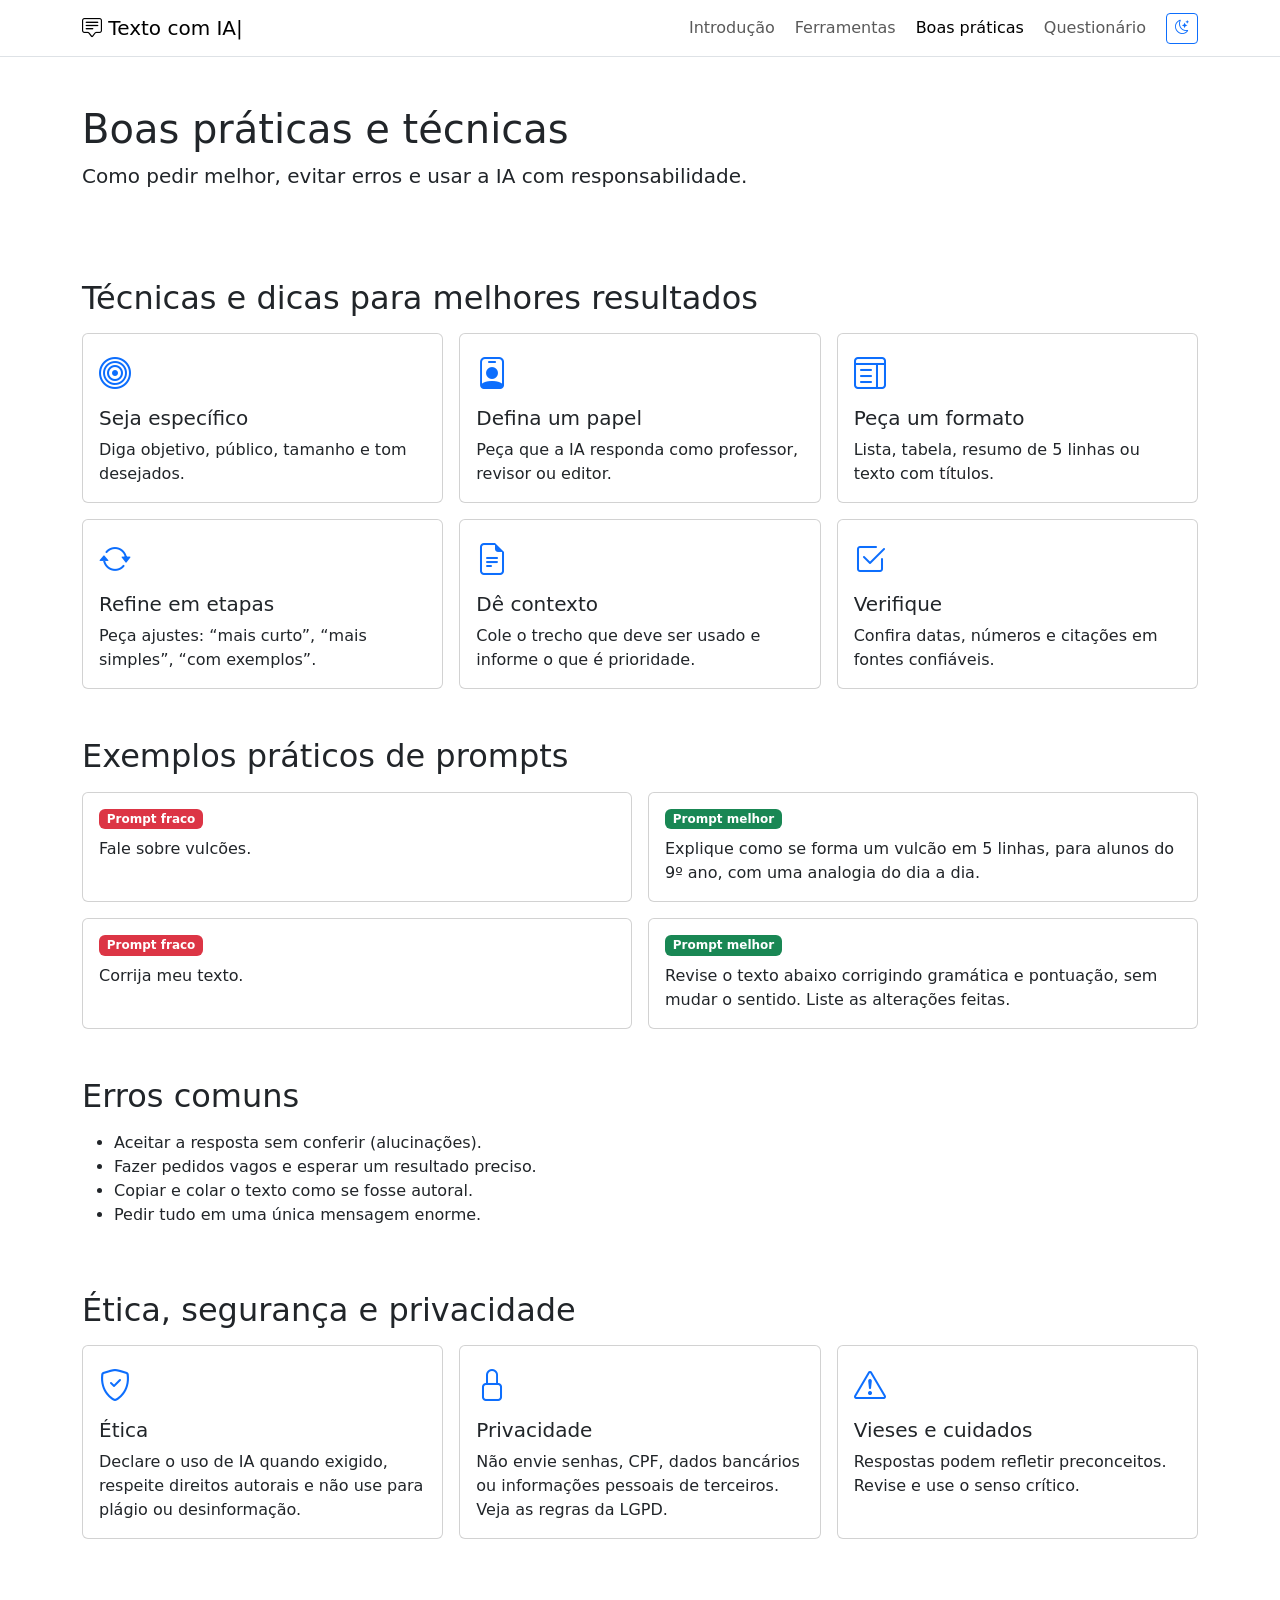
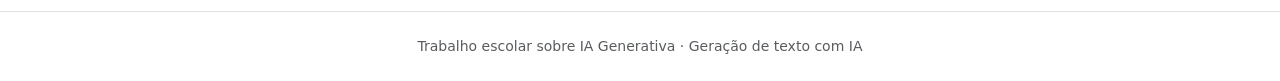
==== boas-praticas.html @ 51f729b6 "Add files via upload" ====
<!DOCTYPE html>
<html lang="pt-BR" data-bs-theme="light">
<head>
<meta charset="UTF-8"><meta name="viewport" content="width=device-width, initial-scale=1">
<title>Boas práticas | Texto com IA</title>
<script>try{document.documentElement.dataset.bsTheme=localStorage.getItem("tema")||"light"}catch(e){}</script>
<link href="https://cdn.jsdelivr.net/npm/bootstrap@5.3.3/dist/css/bootstrap.min.css" rel="stylesheet">
<link href="https://cdn.jsdelivr.net/npm/bootstrap-icons@1.11.3/font/bootstrap-icons.min.css" rel="stylesheet">
<link href="https://fonts.googleapis.com/css2?family=Bricolage+Grotesque:wght@600;800&family=Source+Sans+3:wght@400;600&display=swap" rel="stylesheet">
<link href="css/style.css" rel="stylesheet">
</head>
<body>
<nav class="navbar navbar-expand-lg sticky-top bg-body border-bottom">
<div class="container"><a class="navbar-brand brand" href="index.html"><i class="bi bi-chat-square-text"></i> Texto com IA<span class="cursor">|</span></a>
<button class="navbar-toggler" data-bs-toggle="collapse" data-bs-target="#menu" aria-label="Abrir menu"><span class="navbar-toggler-icon"></span></button>
<div class="collapse navbar-collapse" id="menu"><ul class="navbar-nav ms-auto align-items-lg-center gap-lg-1"><li class="nav-item"><a class="nav-link" href="index.html">Introdução</a></li><li class="nav-item"><a class="nav-link" href="ferramentas.html">Ferramentas</a></li><li class="nav-item"><a class="nav-link active" href="boas-praticas.html" aria-current="page">Boas práticas</a></li><li class="nav-item"><a class="nav-link" href="questionario.html">Questionário</a></li>
<li class="nav-item"><button id="tema" class="btn btn-outline-primary btn-sm ms-lg-2" aria-label="Alternar tema claro/escuro"><i class="bi bi-moon-stars"></i></button></li></ul></div></div></nav>
<main><header class="container py-5"><h1>Boas práticas e técnicas</h1><p class="lead">Como pedir melhor, evitar erros e usar a IA com responsabilidade.</p></header>
<section class="container py-4"><h2 class="mb-3">Técnicas e dicas para melhores resultados</h2><div class="row g-3"><div class="col-md-6 col-lg-4"><div class="card h-100 p-3"><i class="bi bi-bullseye fs-2 text-primary"></i><h3 class="h5 mt-2">Seja específico</h3><p class="mb-0">Diga objetivo, público, tamanho e tom desejados.</p></div></div><div class="col-md-6 col-lg-4"><div class="card h-100 p-3"><i class="bi bi-person-badge fs-2 text-primary"></i><h3 class="h5 mt-2">Defina um papel</h3><p class="mb-0">Peça que a IA responda como professor, revisor ou editor.</p></div></div><div class="col-md-6 col-lg-4"><div class="card h-100 p-3"><i class="bi bi-layout-text-window fs-2 text-primary"></i><h3 class="h5 mt-2">Peça um formato</h3><p class="mb-0">Lista, tabela, resumo de 5 linhas ou texto com títulos.</p></div></div><div class="col-md-6 col-lg-4"><div class="card h-100 p-3"><i class="bi bi-arrow-repeat fs-2 text-primary"></i><h3 class="h5 mt-2">Refine em etapas</h3><p class="mb-0">Peça ajustes: “mais curto”, “mais simples”, “com exemplos”.</p></div></div><div class="col-md-6 col-lg-4"><div class="card h-100 p-3"><i class="bi bi-file-earmark-text fs-2 text-primary"></i><h3 class="h5 mt-2">Dê contexto</h3><p class="mb-0">Cole o trecho que deve ser usado e informe o que é prioridade.</p></div></div><div class="col-md-6 col-lg-4"><div class="card h-100 p-3"><i class="bi bi-check2-square fs-2 text-primary"></i><h3 class="h5 mt-2">Verifique</h3><p class="mb-0">Confira datas, números e citações em fontes confiáveis.</p></div></div></div></section>
<section class="container py-4"><h2 class="mb-3">Exemplos práticos de prompts</h2><div class="row g-3"><div class="col-md-6"><div class="card h-100 p-3"><span class="badge text-bg-danger align-self-start mb-2">Prompt fraco</span><p class="mb-0 prompt">Fale sobre vulcões.</p></div></div><div class="col-md-6"><div class="card h-100 p-3"><span class="badge text-bg-success align-self-start mb-2">Prompt melhor</span><p class="mb-0 prompt">Explique como se forma um vulcão em 5 linhas, para alunos do 9º ano, com uma analogia do dia a dia.</p></div></div><div class="col-md-6"><div class="card h-100 p-3"><span class="badge text-bg-danger align-self-start mb-2">Prompt fraco</span><p class="mb-0 prompt">Corrija meu texto.</p></div></div><div class="col-md-6"><div class="card h-100 p-3"><span class="badge text-bg-success align-self-start mb-2">Prompt melhor</span><p class="mb-0 prompt">Revise o texto abaixo corrigindo gramática e pontuação, sem mudar o sentido. Liste as alterações feitas.</p></div></div></div></section>
<section class="container py-4"><h2 class="mb-3">Erros comuns</h2><ul><li>Aceitar a resposta sem conferir (alucinações).</li><li>Fazer pedidos vagos e esperar um resultado preciso.</li><li>Copiar e colar o texto como se fosse autoral.</li><li>Pedir tudo em uma única mensagem enorme.</li></ul></section>
<section class="container py-4"><h2 class="mb-3">Ética, segurança e privacidade</h2><div class="row g-3"><div class="col-md-6 col-lg-4"><div class="card h-100 p-3"><i class="bi bi-shield-check fs-2 text-primary"></i><h3 class="h5 mt-2">Ética</h3><p class="mb-0">Declare o uso de IA quando exigido, respeite direitos autorais e não use para plágio ou desinformação.</p></div></div><div class="col-md-6 col-lg-4"><div class="card h-100 p-3"><i class="bi bi-lock fs-2 text-primary"></i><h3 class="h5 mt-2">Privacidade</h3><p class="mb-0">Não envie senhas, CPF, dados bancários ou informações pessoais de terceiros. Veja as regras da LGPD.</p></div></div><div class="col-md-6 col-lg-4"><div class="card h-100 p-3"><i class="bi bi-exclamation-triangle fs-2 text-primary"></i><h3 class="h5 mt-2">Vieses e cuidados</h3><p class="mb-0">Respostas podem refletir preconceitos. Revise e use o senso crítico.</p></div></div></div></section></main>
<footer class="border-top py-4 mt-5 text-center small text-body-secondary">Trabalho escolar sobre IA Generativa · Geração de texto com IA</footer>
<script src="https://cdn.jsdelivr.net/npm/bootstrap@5.3.3/dist/js/bootstrap.bundle.min.js"></script>
<script src="js/main.js"></script>
</body></html>
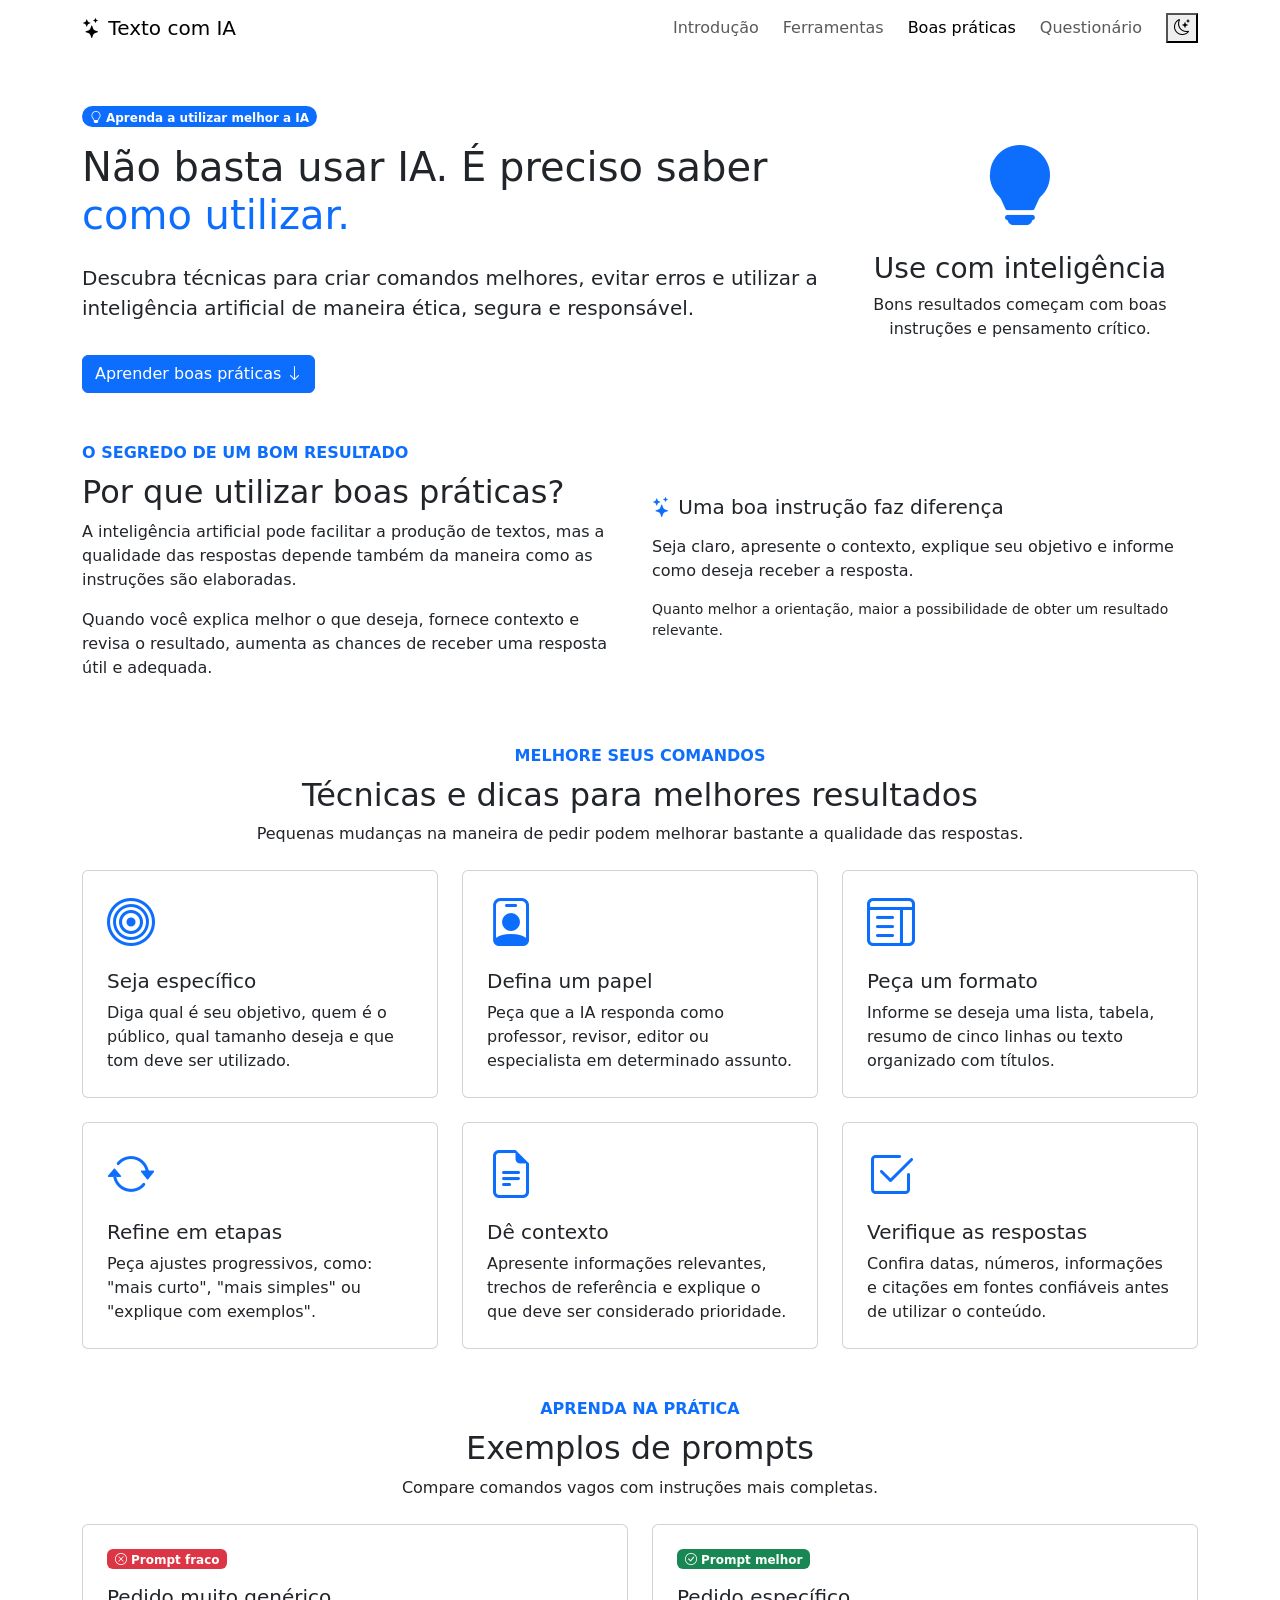
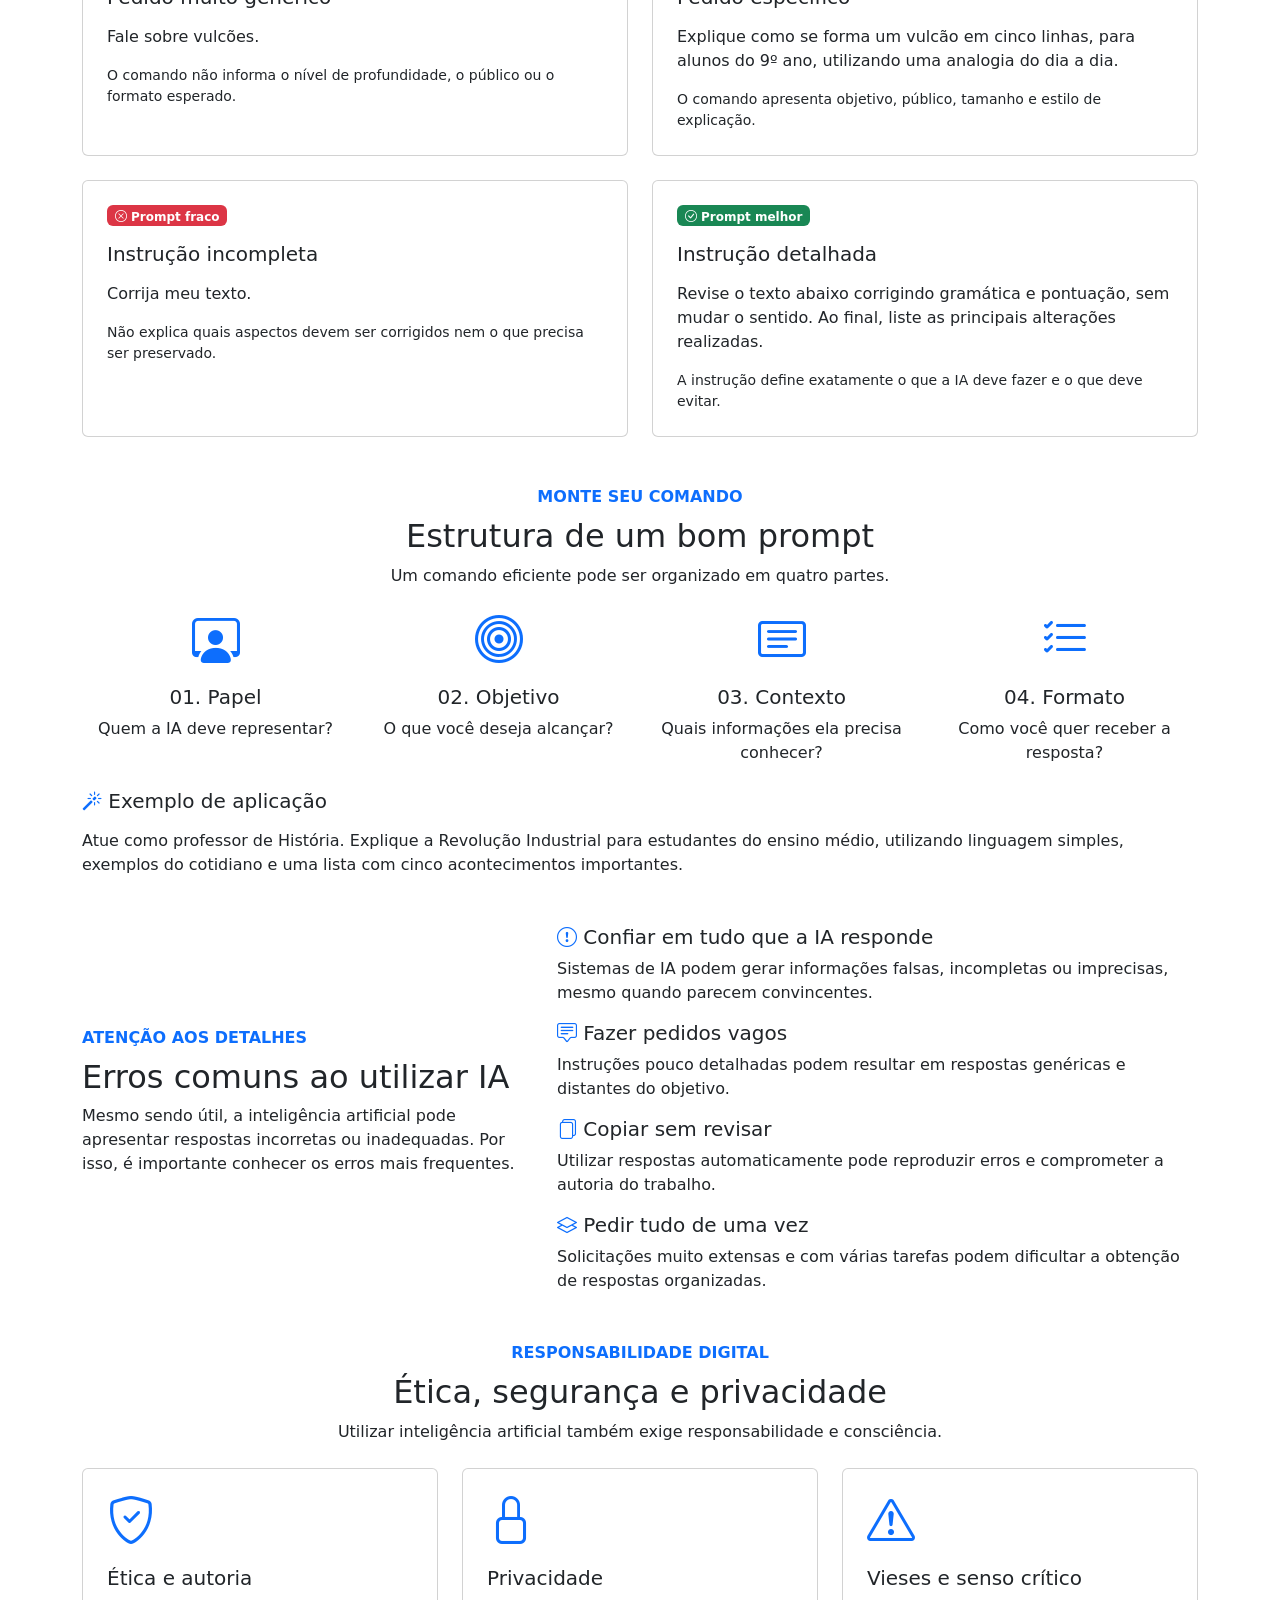
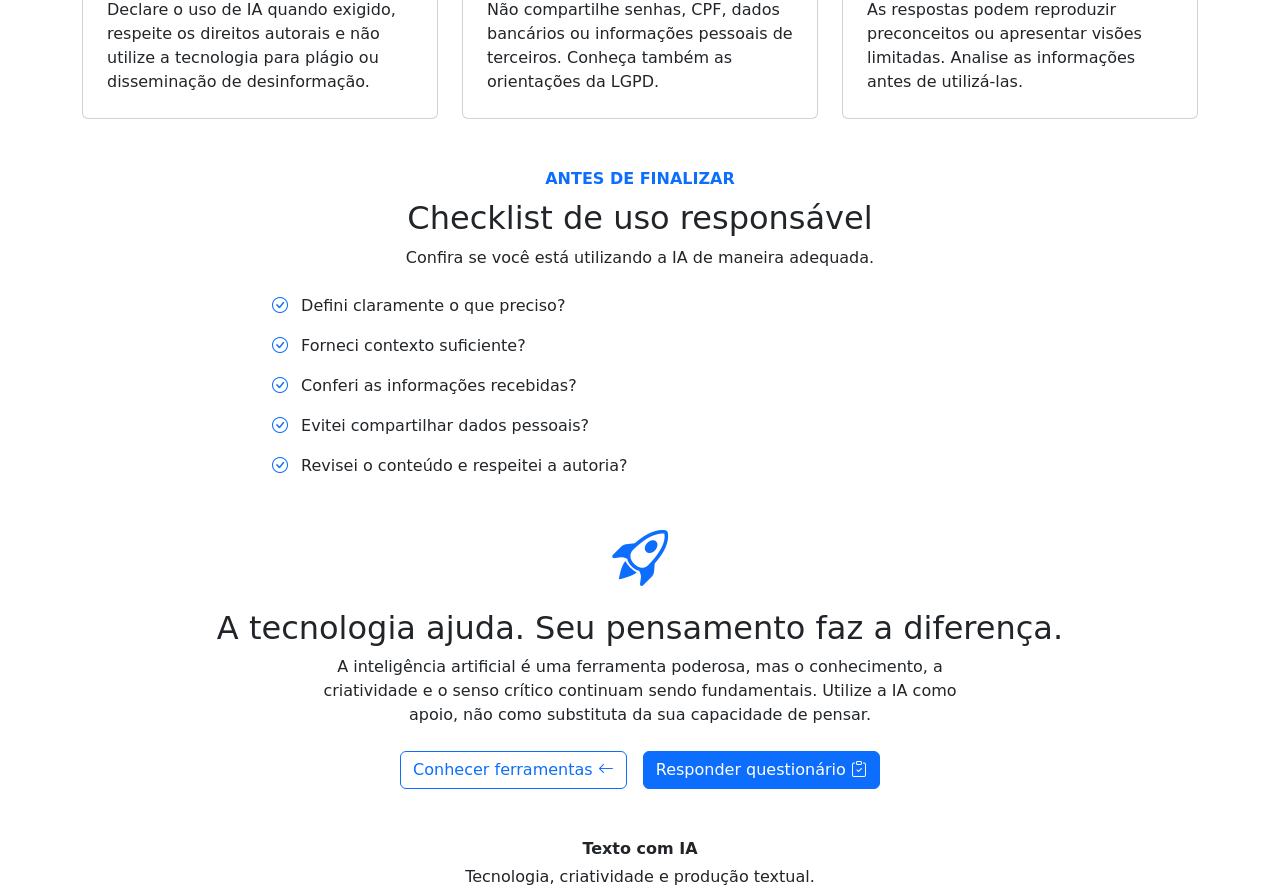
==== commit a09b5ab5: "Update boas-praticas.html" ====
--- a/boas-praticas.html
+++ b/boas-praticas.html
@@ -1,26 +1,963 @@
 <!DOCTYPE html>
 <html lang="pt-BR" data-bs-theme="light">
+
 <head>
-<meta charset="UTF-8"><meta name="viewport" content="width=device-width, initial-scale=1">
-<title>Boas práticas | Texto com IA</title>
-<script>try{document.documentElement.dataset.bsTheme=localStorage.getItem("tema")||"light"}catch(e){}</script>
-<link href="https://cdn.jsdelivr.net/npm/bootstrap@5.3.3/dist/css/bootstrap.min.css" rel="stylesheet">
-<link href="https://cdn.jsdelivr.net/npm/bootstrap-icons@1.11.3/font/bootstrap-icons.min.css" rel="stylesheet">
-<link href="https://fonts.googleapis.com/css2?family=Bricolage+Grotesque:wght@600;800&family=Source+Sans+3:wght@400;600&display=swap" rel="stylesheet">
-<link href="css/style.css" rel="stylesheet">
+    <meta charset="UTF-8">
+    <meta name="viewport" content="width=device-width, initial-scale=1">
+
+    <title>Boas práticas | Texto com IA</title>
+
+    <!-- Recuperar tema salvo -->
+    <script>
+        try {
+            document.documentElement.dataset.bsTheme =
+                localStorage.getItem("tema") || "light";
+        } catch (e) {}
+    </script>
+
+    <!-- Bootstrap -->
+    <link
+        href="https://cdn.jsdelivr.net/npm/bootstrap@5.3.3/dist/css/bootstrap.min.css"
+        rel="stylesheet"
+    >
+
+    <!-- Bootstrap Icons -->
+    <link
+        href="https://cdn.jsdelivr.net/npm/bootstrap-icons@1.11.3/font/bootstrap-icons.min.css"
+        rel="stylesheet"
+    >
+
+    <!-- Fontes -->
+    <link
+        href="https://fonts.googleapis.com/css2?family=Bricolage+Grotesque:wght@600;800&family=Source+Sans+3:wght@400;600;700&display=swap"
+        rel="stylesheet"
+    >
+
+    <!-- CSS do projeto -->
+    <link href="css/style.css" rel="stylesheet">
 </head>
+
 <body>
-<nav class="navbar navbar-expand-lg sticky-top bg-body border-bottom">
-<div class="container"><a class="navbar-brand brand" href="index.html"><i class="bi bi-chat-square-text"></i> Texto com IA<span class="cursor">|</span></a>
-<button class="navbar-toggler" data-bs-toggle="collapse" data-bs-target="#menu" aria-label="Abrir menu"><span class="navbar-toggler-icon"></span></button>
-<div class="collapse navbar-collapse" id="menu"><ul class="navbar-nav ms-auto align-items-lg-center gap-lg-1"><li class="nav-item"><a class="nav-link" href="index.html">Introdução</a></li><li class="nav-item"><a class="nav-link" href="ferramentas.html">Ferramentas</a></li><li class="nav-item"><a class="nav-link active" href="boas-praticas.html" aria-current="page">Boas práticas</a></li><li class="nav-item"><a class="nav-link" href="questionario.html">Questionário</a></li>
-<li class="nav-item"><button id="tema" class="btn btn-outline-primary btn-sm ms-lg-2" aria-label="Alternar tema claro/escuro"><i class="bi bi-moon-stars"></i></button></li></ul></div></div></nav>
-<main><header class="container py-5"><h1>Boas práticas e técnicas</h1><p class="lead">Como pedir melhor, evitar erros e usar a IA com responsabilidade.</p></header>
-<section class="container py-4"><h2 class="mb-3">Técnicas e dicas para melhores resultados</h2><div class="row g-3"><div class="col-md-6 col-lg-4"><div class="card h-100 p-3"><i class="bi bi-bullseye fs-2 text-primary"></i><h3 class="h5 mt-2">Seja específico</h3><p class="mb-0">Diga objetivo, público, tamanho e tom desejados.</p></div></div><div class="col-md-6 col-lg-4"><div class="card h-100 p-3"><i class="bi bi-person-badge fs-2 text-primary"></i><h3 class="h5 mt-2">Defina um papel</h3><p class="mb-0">Peça que a IA responda como professor, revisor ou editor.</p></div></div><div class="col-md-6 col-lg-4"><div class="card h-100 p-3"><i class="bi bi-layout-text-window fs-2 text-primary"></i><h3 class="h5 mt-2">Peça um formato</h3><p class="mb-0">Lista, tabela, resumo de 5 linhas ou texto com títulos.</p></div></div><div class="col-md-6 col-lg-4"><div class="card h-100 p-3"><i class="bi bi-arrow-repeat fs-2 text-primary"></i><h3 class="h5 mt-2">Refine em etapas</h3><p class="mb-0">Peça ajustes: “mais curto”, “mais simples”, “com exemplos”.</p></div></div><div class="col-md-6 col-lg-4"><div class="card h-100 p-3"><i class="bi bi-file-earmark-text fs-2 text-primary"></i><h3 class="h5 mt-2">Dê contexto</h3><p class="mb-0">Cole o trecho que deve ser usado e informe o que é prioridade.</p></div></div><div class="col-md-6 col-lg-4"><div class="card h-100 p-3"><i class="bi bi-check2-square fs-2 text-primary"></i><h3 class="h5 mt-2">Verifique</h3><p class="mb-0">Confira datas, números e citações em fontes confiáveis.</p></div></div></div></section>
-<section class="container py-4"><h2 class="mb-3">Exemplos práticos de prompts</h2><div class="row g-3"><div class="col-md-6"><div class="card h-100 p-3"><span class="badge text-bg-danger align-self-start mb-2">Prompt fraco</span><p class="mb-0 prompt">Fale sobre vulcões.</p></div></div><div class="col-md-6"><div class="card h-100 p-3"><span class="badge text-bg-success align-self-start mb-2">Prompt melhor</span><p class="mb-0 prompt">Explique como se forma um vulcão em 5 linhas, para alunos do 9º ano, com uma analogia do dia a dia.</p></div></div><div class="col-md-6"><div class="card h-100 p-3"><span class="badge text-bg-danger align-self-start mb-2">Prompt fraco</span><p class="mb-0 prompt">Corrija meu texto.</p></div></div><div class="col-md-6"><div class="card h-100 p-3"><span class="badge text-bg-success align-self-start mb-2">Prompt melhor</span><p class="mb-0 prompt">Revise o texto abaixo corrigindo gramática e pontuação, sem mudar o sentido. Liste as alterações feitas.</p></div></div></div></section>
-<section class="container py-4"><h2 class="mb-3">Erros comuns</h2><ul><li>Aceitar a resposta sem conferir (alucinações).</li><li>Fazer pedidos vagos e esperar um resultado preciso.</li><li>Copiar e colar o texto como se fosse autoral.</li><li>Pedir tudo em uma única mensagem enorme.</li></ul></section>
-<section class="container py-4"><h2 class="mb-3">Ética, segurança e privacidade</h2><div class="row g-3"><div class="col-md-6 col-lg-4"><div class="card h-100 p-3"><i class="bi bi-shield-check fs-2 text-primary"></i><h3 class="h5 mt-2">Ética</h3><p class="mb-0">Declare o uso de IA quando exigido, respeite direitos autorais e não use para plágio ou desinformação.</p></div></div><div class="col-md-6 col-lg-4"><div class="card h-100 p-3"><i class="bi bi-lock fs-2 text-primary"></i><h3 class="h5 mt-2">Privacidade</h3><p class="mb-0">Não envie senhas, CPF, dados bancários ou informações pessoais de terceiros. Veja as regras da LGPD.</p></div></div><div class="col-md-6 col-lg-4"><div class="card h-100 p-3"><i class="bi bi-exclamation-triangle fs-2 text-primary"></i><h3 class="h5 mt-2">Vieses e cuidados</h3><p class="mb-0">Respostas podem refletir preconceitos. Revise e use o senso crítico.</p></div></div></div></section></main>
-<footer class="border-top py-4 mt-5 text-center small text-body-secondary">Trabalho escolar sobre IA Generativa · Geração de texto com IA</footer>
-<script src="https://cdn.jsdelivr.net/npm/bootstrap@5.3.3/dist/js/bootstrap.bundle.min.js"></script>
-<script src="js/main.js"></script>
-</body></html>+
+    <!-- NAVEGAÇÃO -->
+    <nav class="navbar navbar-expand-lg sticky-top">
+
+        <div class="container">
+
+            <a class="navbar-brand brand" href="index.html">
+                <i class="bi bi-stars"></i>
+                Texto com IA
+            </a>
+
+            <button
+                class="navbar-toggler"
+                type="button"
+                data-bs-toggle="collapse"
+                data-bs-target="#menu"
+                aria-controls="menu"
+                aria-expanded="false"
+                aria-label="Abrir menu"
+            >
+                <span class="navbar-toggler-icon"></span>
+            </button>
+
+            <div class="collapse navbar-collapse" id="menu">
+
+                <ul class="navbar-nav ms-auto align-items-lg-center gap-lg-2">
+
+                    <li class="nav-item">
+                        <a class="nav-link" href="index.html">
+                            Introdução
+                        </a>
+                    </li>
+
+                    <li class="nav-item">
+                        <a class="nav-link" href="ferramentas.html">
+                            Ferramentas
+                        </a>
+                    </li>
+
+                    <li class="nav-item">
+                        <a class="nav-link active" href="boas-praticas.html" aria-current="page">
+                            Boas práticas
+                        </a>
+                    </li>
+
+                    <li class="nav-item">
+                        <a class="nav-link" href="questionario.html">
+                            Questionário
+                        </a>
+                    </li>
+
+                    <li class="nav-item ms-lg-2">
+                        <button
+                            id="tema"
+                            type="button"
+                            aria-label="Ativar modo escuro"
+                        >
+                            <i class="bi bi-moon-stars"></i>
+                        </button>
+                    </li>
+
+                </ul>
+
+            </div>
+        </div>
+    </nav>
+
+
+    <!-- CONTEÚDO PRINCIPAL -->
+    <main class="container py-5">
+
+        <!-- HERO -->
+        <section class="hero mb-5">
+
+            <div class="row align-items-center g-4">
+
+                <div class="col-lg-8">
+
+                    <span class="badge rounded-pill text-bg-primary mb-3">
+                        <i class="bi bi-lightbulb"></i>
+                        Aprenda a utilizar melhor a IA
+                    </span>
+
+                    <h1>
+                        Não basta usar IA.
+                        É preciso saber
+                        <span class="text-primary">como utilizar.</span>
+                    </h1>
+
+                    <p class="lead mt-4">
+                        Descubra técnicas para criar comandos melhores,
+                        evitar erros e utilizar a inteligência artificial
+                        de maneira ética, segura e responsável.
+                    </p>
+
+                    <a href="#tecnicas" class="btn btn-primary mt-3">
+                        Aprender boas práticas
+                        <i class="bi bi-arrow-down"></i>
+                    </a>
+
+                </div>
+
+                <div class="col-lg-4 text-center">
+
+                    <div class="display-1 text-primary">
+                        <i class="bi bi-lightbulb-fill"></i>
+                    </div>
+
+                    <h3 class="mt-3">
+                        Use com inteligência
+                    </h3>
+
+                    <p>
+                        Bons resultados começam com boas instruções
+                        e pensamento crítico.
+                    </p>
+
+                </div>
+
+            </div>
+
+        </section>
+
+
+        <!-- INTRODUÇÃO -->
+        <section class="mb-5">
+
+            <div class="row align-items-center g-4">
+
+                <div class="col-lg-6">
+
+                    <span class="text-primary fw-bold">
+                        O SEGREDO DE UM BOM RESULTADO
+                    </span>
+
+                    <h2 class="mt-2">
+                        Por que utilizar boas práticas?
+                    </h2>
+
+                    <p>
+                        A inteligência artificial pode facilitar a produção
+                        de textos, mas a qualidade das respostas depende
+                        também da maneira como as instruções são elaboradas.
+                    </p>
+
+                    <p>
+                        Quando você explica melhor o que deseja, fornece
+                        contexto e revisa o resultado, aumenta as chances
+                        de receber uma resposta útil e adequada.
+                    </p>
+
+                </div>
+
+                <div class="col-lg-6">
+
+                    <div class="demo">
+
+                        <h3 class="h5 mb-3">
+                            <i class="bi bi-stars text-primary"></i>
+                            Uma boa instrução faz diferença
+                        </h3>
+
+                        <div class="prompt">
+                            Seja claro, apresente o contexto, explique
+                            seu objetivo e informe como deseja receber
+                            a resposta.
+                        </div>
+
+                        <p class="small mt-3 mb-0">
+                            Quanto melhor a orientação, maior a possibilidade
+                            de obter um resultado relevante.
+                        </p>
+
+                    </div>
+
+                </div>
+
+            </div>
+
+        </section>
+
+
+        <!-- TÉCNICAS -->
+        <section class="mb-5" id="tecnicas">
+
+            <div class="text-center mb-4">
+
+                <span class="text-primary fw-bold">
+                    MELHORE SEUS COMANDOS
+                </span>
+
+                <h2 class="mt-2">
+                    Técnicas e dicas para melhores resultados
+                </h2>
+
+                <p>
+                    Pequenas mudanças na maneira de pedir podem melhorar
+                    bastante a qualidade das respostas.
+                </p>
+
+            </div>
+
+            <div class="row g-4">
+
+                <div class="col-md-6 col-lg-4">
+
+                    <div class="card h-100 p-4">
+
+                        <div class="display-5 text-primary mb-3">
+                            <i class="bi bi-bullseye"></i>
+                        </div>
+
+                        <h3 class="h5">
+                            Seja específico
+                        </h3>
+
+                        <p class="mb-0">
+                            Diga qual é seu objetivo, quem é o público,
+                            qual tamanho deseja e que tom deve ser utilizado.
+                        </p>
+
+                    </div>
+
+                </div>
+
+
+                <div class="col-md-6 col-lg-4">
+
+                    <div class="card h-100 p-4">
+
+                        <div class="display-5 text-primary mb-3">
+                            <i class="bi bi-person-badge"></i>
+                        </div>
+
+                        <h3 class="h5">
+                            Defina um papel
+                        </h3>
+
+                        <p class="mb-0">
+                            Peça que a IA responda como professor,
+                            revisor, editor ou especialista em determinado
+                            assunto.
+                        </p>
+
+                    </div>
+
+                </div>
+
+
+                <div class="col-md-6 col-lg-4">
+
+                    <div class="card h-100 p-4">
+
+                        <div class="display-5 text-primary mb-3">
+                            <i class="bi bi-layout-text-window"></i>
+                        </div>
+
+                        <h3 class="h5">
+                            Peça um formato
+                        </h3>
+
+                        <p class="mb-0">
+                            Informe se deseja uma lista, tabela,
+                            resumo de cinco linhas ou texto organizado
+                            com títulos.
+                        </p>
+
+                    </div>
+
+                </div>
+
+
+                <div class="col-md-6 col-lg-4">
+
+                    <div class="card h-100 p-4">
+
+                        <div class="display-5 text-primary mb-3">
+                            <i class="bi bi-arrow-repeat"></i>
+                        </div>
+
+                        <h3 class="h5">
+                            Refine em etapas
+                        </h3>
+
+                        <p class="mb-0">
+                            Peça ajustes progressivos, como:
+                            "mais curto", "mais simples" ou
+                            "explique com exemplos".
+                        </p>
+
+                    </div>
+
+                </div>
+
+
+                <div class="col-md-6 col-lg-4">
+
+                    <div class="card h-100 p-4">
+
+                        <div class="display-5 text-primary mb-3">
+                            <i class="bi bi-file-earmark-text"></i>
+                        </div>
+
+                        <h3 class="h5">
+                            Dê contexto
+                        </h3>
+
+                        <p class="mb-0">
+                            Apresente informações relevantes,
+                            trechos de referência e explique
+                            o que deve ser considerado prioridade.
+                        </p>
+
+                    </div>
+
+                </div>
+
+
+                <div class="col-md-6 col-lg-4">
+
+                    <div class="card h-100 p-4">
+
+                        <div class="display-5 text-primary mb-3">
+                            <i class="bi bi-check2-square"></i>
+                        </div>
+
+                        <h3 class="h5">
+                            Verifique as respostas
+                        </h3>
+
+                        <p class="mb-0">
+                            Confira datas, números, informações
+                            e citações em fontes confiáveis antes
+                            de utilizar o conteúdo.
+                        </p>
+
+                    </div>
+
+                </div>
+
+            </div>
+
+        </section>
+
+
+        <!-- PROMPTS -->
+        <section class="mb-5">
+
+            <div class="text-center mb-4">
+
+                <span class="text-primary fw-bold">
+                    APRENDA NA PRÁTICA
+                </span>
+
+                <h2 class="mt-2">
+                    Exemplos de prompts
+                </h2>
+
+                <p>
+                    Compare comandos vagos com instruções mais completas.
+                </p>
+
+            </div>
+
+
+            <div class="row g-4">
+
+                <!-- EXEMPLO 1 -->
+                <div class="col-md-6">
+
+                    <div class="card h-100 p-4">
+
+                        <span class="badge text-bg-danger align-self-start mb-3">
+                            <i class="bi bi-x-circle"></i>
+                            Prompt fraco
+                        </span>
+
+                        <h3 class="h5">
+                            Pedido muito genérico
+                        </h3>
+
+                        <div class="prompt mt-2">
+                            Fale sobre vulcões.
+                        </div>
+
+                        <p class="small mt-3 mb-0">
+                            O comando não informa o nível de profundidade,
+                            o público ou o formato esperado.
+                        </p>
+
+                    </div>
+
+                </div>
+
+
+                <div class="col-md-6">
+
+                    <div class="card h-100 p-4">
+
+                        <span class="badge text-bg-success align-self-start mb-3">
+                            <i class="bi bi-check-circle"></i>
+                            Prompt melhor
+                        </span>
+
+                        <h3 class="h5">
+                            Pedido específico
+                        </h3>
+
+                        <div class="prompt mt-2">
+                            Explique como se forma um vulcão em cinco linhas,
+                            para alunos do 9º ano, utilizando uma analogia
+                            do dia a dia.
+                        </div>
+
+                        <p class="small mt-3 mb-0">
+                            O comando apresenta objetivo, público,
+                            tamanho e estilo de explicação.
+                        </p>
+
+                    </div>
+
+                </div>
+
+
+                <!-- EXEMPLO 2 -->
+                <div class="col-md-6">
+
+                    <div class="card h-100 p-4">
+
+                        <span class="badge text-bg-danger align-self-start mb-3">
+                            <i class="bi bi-x-circle"></i>
+                            Prompt fraco
+                        </span>
+
+                        <h3 class="h5">
+                            Instrução incompleta
+                        </h3>
+
+                        <div class="prompt mt-2">
+                            Corrija meu texto.
+                        </div>
+
+                        <p class="small mt-3 mb-0">
+                            Não explica quais aspectos devem ser corrigidos
+                            nem o que precisa ser preservado.
+                        </p>
+
+                    </div>
+
+                </div>
+
+
+                <div class="col-md-6">
+
+                    <div class="card h-100 p-4">
+
+                        <span class="badge text-bg-success align-self-start mb-3">
+                            <i class="bi bi-check-circle"></i>
+                            Prompt melhor
+                        </span>
+
+                        <h3 class="h5">
+                            Instrução detalhada
+                        </h3>
+
+                        <div class="prompt mt-2">
+                            Revise o texto abaixo corrigindo gramática
+                            e pontuação, sem mudar o sentido. Ao final,
+                            liste as principais alterações realizadas.
+                        </div>
+
+                        <p class="small mt-3 mb-0">
+                            A instrução define exatamente o que a IA
+                            deve fazer e o que deve evitar.
+                        </p>
+
+                    </div>
+
+                </div>
+
+            </div>
+
+        </section>
+
+
+        <!-- ESTRUTURA DE UM BOM PROMPT -->
+        <section class="mb-5">
+
+            <div class="text-center mb-4">
+
+                <span class="text-primary fw-bold">
+                    MONTE SEU COMANDO
+                </span>
+
+                <h2 class="mt-2">
+                    Estrutura de um bom prompt
+                </h2>
+
+                <p>
+                    Um comando eficiente pode ser organizado em quatro partes.
+                </p>
+
+            </div>
+
+            <div class="row g-3">
+
+                <div class="col-md-6 col-lg-3">
+
+                    <div class="demo h-100 text-center">
+
+                        <div class="display-5 text-primary mb-3">
+                            <i class="bi bi-person-workspace"></i>
+                        </div>
+
+                        <h3 class="h5">
+                            01. Papel
+                        </h3>
+
+                        <p class="mb-0">
+                            Quem a IA deve representar?
+                        </p>
+
+                    </div>
+
+                </div>
+
+
+                <div class="col-md-6 col-lg-3">
+
+                    <div class="demo h-100 text-center">
+
+                        <div class="display-5 text-primary mb-3">
+                            <i class="bi bi-bullseye"></i>
+                        </div>
+
+                        <h3 class="h5">
+                            02. Objetivo
+                        </h3>
+
+                        <p class="mb-0">
+                            O que você deseja alcançar?
+                        </p>
+
+                    </div>
+
+                </div>
+
+
+                <div class="col-md-6 col-lg-3">
+
+                    <div class="demo h-100 text-center">
+
+                        <div class="display-5 text-primary mb-3">
+                            <i class="bi bi-card-text"></i>
+                        </div>
+
+                        <h3 class="h5">
+                            03. Contexto
+                        </h3>
+
+                        <p class="mb-0">
+                            Quais informações ela precisa conhecer?
+                        </p>
+
+                    </div>
+
+                </div>
+
+
+                <div class="col-md-6 col-lg-3">
+
+                    <div class="demo h-100 text-center">
+
+                        <div class="display-5 text-primary mb-3">
+                            <i class="bi bi-list-check"></i>
+                        </div>
+
+                        <h3 class="h5">
+                            04. Formato
+                        </h3>
+
+                        <p class="mb-0">
+                            Como você quer receber a resposta?
+                        </p>
+
+                    </div>
+
+                </div>
+
+            </div>
+
+            <div class="demo mt-4">
+
+                <h3 class="h5 mb-3">
+                    <i class="bi bi-magic text-primary"></i>
+                    Exemplo de aplicação
+                </h3>
+
+                <div class="prompt">
+                    Atue como professor de História. Explique a Revolução
+                    Industrial para estudantes do ensino médio, utilizando
+                    linguagem simples, exemplos do cotidiano e uma lista
+                    com cinco acontecimentos importantes.
+                </div>
+
+            </div>
+
+        </section>
+
+
+        <!-- ERROS COMUNS -->
+        <section class="mb-5">
+
+            <div class="row align-items-center g-4">
+
+                <div class="col-lg-5">
+
+                    <span class="text-primary fw-bold">
+                        ATENÇÃO AOS DETALHES
+                    </span>
+
+                    <h2 class="mt-2">
+                        Erros comuns ao utilizar IA
+                    </h2>
+
+                    <p>
+                        Mesmo sendo útil, a inteligência artificial
+                        pode apresentar respostas incorretas ou
+                        inadequadas. Por isso, é importante conhecer
+                        os erros mais frequentes.
+                    </p>
+
+                </div>
+
+                <div class="col-lg-7">
+
+                    <div class="timeline mb-3">
+
+                        <h3 class="h5">
+                            <i class="bi bi-exclamation-circle text-primary"></i>
+                            Confiar em tudo que a IA responde
+                        </h3>
+
+                        <p class="mb-0">
+                            Sistemas de IA podem gerar informações falsas,
+                            incompletas ou imprecisas, mesmo quando
+                            parecem convincentes.
+                        </p>
+
+                    </div>
+
+
+                    <div class="timeline mb-3">
+
+                        <h3 class="h5">
+                            <i class="bi bi-chat-square-text text-primary"></i>
+                            Fazer pedidos vagos
+                        </h3>
+
+                        <p class="mb-0">
+                            Instruções pouco detalhadas podem resultar
+                            em respostas genéricas e distantes
+                            do objetivo.
+                        </p>
+
+                    </div>
+
+
+                    <div class="timeline mb-3">
+
+                        <h3 class="h5">
+                            <i class="bi bi-files text-primary"></i>
+                            Copiar sem revisar
+                        </h3>
+
+                        <p class="mb-0">
+                            Utilizar respostas automaticamente pode
+                            reproduzir erros e comprometer a autoria
+                            do trabalho.
+                        </p>
+
+                    </div>
+
+
+                    <div class="timeline">
+
+                        <h3 class="h5">
+                            <i class="bi bi-layers text-primary"></i>
+                            Pedir tudo de uma vez
+                        </h3>
+
+                        <p class="mb-0">
+                            Solicitações muito extensas e com várias
+                            tarefas podem dificultar a obtenção
+                            de respostas organizadas.
+                        </p>
+
+                    </div>
+
+                </div>
+
+            </div>
+
+        </section>
+
+
+        <!-- ÉTICA E SEGURANÇA -->
+        <section class="mb-5">
+
+            <div class="text-center mb-4">
+
+                <span class="text-primary fw-bold">
+                    RESPONSABILIDADE DIGITAL
+                </span>
+
+                <h2 class="mt-2">
+                    Ética, segurança e privacidade
+                </h2>
+
+                <p>
+                    Utilizar inteligência artificial também exige
+                    responsabilidade e consciência.
+                </p>
+
+            </div>
+
+            <div class="row g-4">
+
+                <div class="col-md-6 col-lg-4">
+
+                    <div class="card h-100 p-4">
+
+                        <div class="display-5 text-primary mb-3">
+                            <i class="bi bi-shield-check"></i>
+                        </div>
+
+                        <h3 class="h5">
+                            Ética e autoria
+                        </h3>
+
+                        <p class="mb-0">
+                            Declare o uso de IA quando exigido,
+                            respeite os direitos autorais e não
+                            utilize a tecnologia para plágio
+                            ou disseminação de desinformação.
+                        </p>
+
+                    </div>
+
+                </div>
+
+
+                <div class="col-md-6 col-lg-4">
+
+                    <div class="card h-100 p-4">
+
+                        <div class="display-5 text-primary mb-3">
+                            <i class="bi bi-lock"></i>
+                        </div>
+
+                        <h3 class="h5">
+                            Privacidade
+                        </h3>
+
+                        <p class="mb-0">
+                            Não compartilhe senhas, CPF, dados bancários
+                            ou informações pessoais de terceiros.
+                            Conheça também as orientações da LGPD.
+                        </p>
+
+                    </div>
+
+                </div>
+
+
+                <div class="col-md-6 col-lg-4">
+
+                    <div class="card h-100 p-4">
+
+                        <div class="display-5 text-primary mb-3">
+                            <i class="bi bi-exclamation-triangle"></i>
+                        </div>
+
+                        <h3 class="h5">
+                            Vieses e senso crítico
+                        </h3>
+
+                        <p class="mb-0">
+                            As respostas podem reproduzir preconceitos
+                            ou apresentar visões limitadas. Analise
+                            as informações antes de utilizá-las.
+                        </p>
+
+                    </div>
+
+                </div>
+
+            </div>
+
+        </section>
+
+
+        <!-- CHECKLIST -->
+        <section class="mb-5">
+
+            <div class="hero">
+
+                <div class="text-center mb-4">
+
+                    <span class="text-primary fw-bold">
+                        ANTES DE FINALIZAR
+                    </span>
+
+                    <h2 class="mt-2">
+                        Checklist de uso responsável
+                    </h2>
+
+                    <p>
+                        Confira se você está utilizando a IA de maneira adequada.
+                    </p>
+
+                </div>
+
+                <div class="row justify-content-center">
+
+                    <div class="col-lg-8">
+
+                        <div class="demo mb-3">
+                            <i class="bi bi-check-circle text-primary me-2"></i>
+                            Defini claramente o que preciso?
+                        </div>
+
+                        <div class="demo mb-3">
+                            <i class="bi bi-check-circle text-primary me-2"></i>
+                            Forneci contexto suficiente?
+                        </div>
+
+                        <div class="demo mb-3">
+                            <i class="bi bi-check-circle text-primary me-2"></i>
+                            Conferi as informações recebidas?
+                        </div>
+
+                        <div class="demo mb-3">
+                            <i class="bi bi-check-circle text-primary me-2"></i>
+                            Evitei compartilhar dados pessoais?
+                        </div>
+
+                        <div class="demo">
+                            <i class="bi bi-check-circle text-primary me-2"></i>
+                            Revisei o conteúdo e respeitei a autoria?
+                        </div>
+
+                    </div>
+
+                </div>
+
+            </div>
+
+        </section>
+
+
+        <!-- CONCLUSÃO -->
+        <section class="hero text-center">
+
+            <div class="display-4 text-primary mb-3">
+                <i class="bi bi-rocket-takeoff"></i>
+            </div>
+
+            <h2>
+                A tecnologia ajuda. Seu pensamento faz a diferença.
+            </h2>
+
+            <p class="mx-auto" style="max-width: 680px;">
+                A inteligência artificial é uma ferramenta poderosa,
+                mas o conhecimento, a criatividade e o senso crítico
+                continuam sendo fundamentais. Utilize a IA como apoio,
+                não como substituta da sua capacidade de pensar.
+            </p>
+
+            <div class="d-flex flex-wrap justify-content-center gap-3 mt-4">
+
+                <a href="ferramentas.html" class="btn btn-outline-primary">
+                    Conhecer ferramentas
+                    <i class="bi bi-arrow-left"></i>
+                </a>
+
+                <a href="questionario.html" class="btn btn-primary">
+                    Responder questionário
+                    <i class="bi bi-clipboard-check"></i>
+                </a>
+
+            </div>
+
+        </section>
+
+    </main>
+
+
+    <!-- RODAPÉ -->
+    <footer class="text-center">
+
+        <div class="container">
+
+            <p class="mb-1 fw-bold">
+                <span class="brand">Texto com IA</span>
+            </p>
+
+            <p class="mb-0">
+                Tecnologia, criatividade e produção textual.
+            </p>
+
+        </div>
+
+    </footer>
+
+
+    <!-- JAVASCRIPT -->
+    <script src="https://cdn.jsdelivr.net/npm/bootstrap@5.3.3/dist/js/bootstrap.bundle.min.js"></script>
+
+    <script src="js/main.js"></script>
+
+</body>
+</html>
